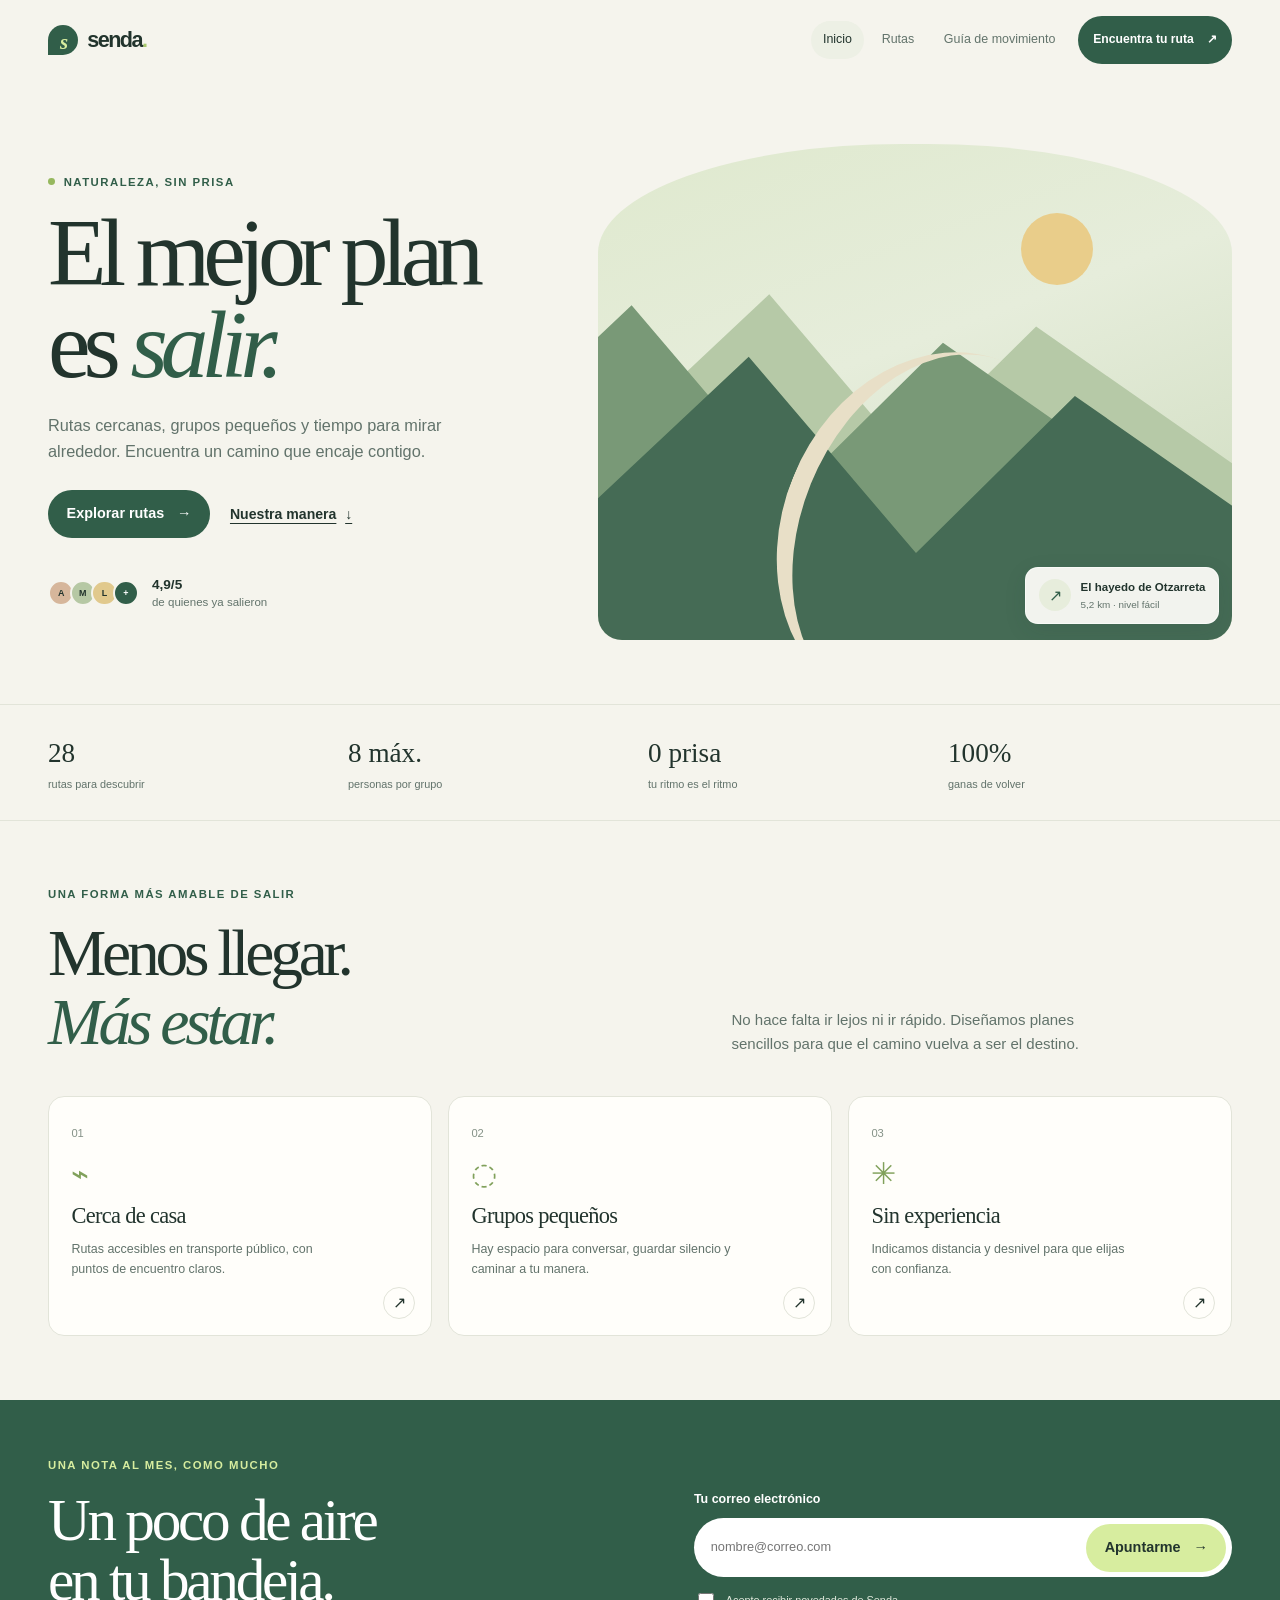
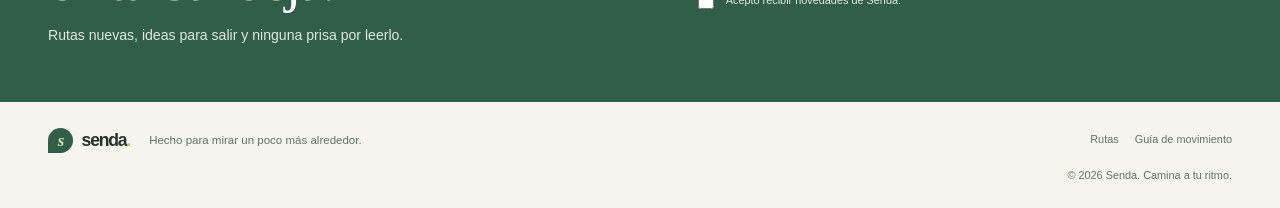
==== index.html @ 510708e9 "feat: subidos los archivos html del proyecto con sus estilos" ====
<!doctype html>
<html lang="es">
<head>
  <!-- El viewport permite que el diseño mobile first use el ancho real del dispositivo. -->
  <meta charset="utf-8">
  <meta name="viewport" content="width=device-width, initial-scale=1">
  <meta name="theme-color" content="#f5f4ed">
  <meta name="description" content="Senda propone rutas de naturaleza cuidadas, cercanas y a tu propio ritmo.">
  <title>Senda — Sal a tu ritmo</title>
  <link rel="stylesheet" href="css/estilos.css">
  <link rel="stylesheet" href="css/animaciones.css">
</head>
<body>
  <!-- El enlace de salto evita recorrer la navegación con teclado en cada visita. -->
  <a class="salto" href="#contenido">Saltar al contenido</a>

  <header class="cabecera">
    <a class="marca" href="index.html" aria-label="Senda, inicio">
      <span class="marca-icono" aria-hidden="true">s</span>
      <span>senda<span class="marca-punto">.</span></span>
    </a>

    <!-- details ofrece apertura y cierre nativos, también sin JavaScript. -->
    <details class="navegacion">
      <summary class="menu-boton" aria-label="Abrir o cerrar navegación">
        <span class="menu-linea" aria-hidden="true"></span>
        <span class="menu-linea" aria-hidden="true"></span>
      </summary>
      <nav class="menu" aria-label="Navegación principal">
        <a class="enlace-nav activo" href="index.html" aria-current="page">Inicio</a>
        <a class="enlace-nav" href="rutas.html">Rutas</a>
        <a class="enlace-nav" href="movimiento.html">Guía de movimiento</a>
        <a class="boton boton-nav" href="rutas.html#elige">Encuentra tu ruta <span aria-hidden="true">↗</span></a>
      </nav>
    </details>
    <!-- El nav independiente evita que el estado cerrado de details oculte enlaces en escritorio. -->
    <nav class="menu menu-escritorio" aria-label="Navegación principal">
      <a class="enlace-nav activo" href="index.html" aria-current="page">Inicio</a>
      <a class="enlace-nav" href="rutas.html">Rutas</a>
      <a class="enlace-nav" href="movimiento.html">Guía de movimiento</a>
      <a class="boton boton-nav" href="rutas.html#elige">Encuentra tu ruta <span aria-hidden="true">↗</span></a>
    </nav>
  </header>

  <main id="contenido">
    <!-- La portada presenta el servicio antes de introducir adornos o movimiento. -->
    <section class="hero contenedor" aria-labelledby="titulo-principal">
      <div class="hero-texto">
        <p class="ceja"><span class="punto-vivo" aria-hidden="true"></span> Naturaleza, sin prisa</p>
        <h1 id="titulo-principal">El mejor plan<br>es <span>salir.</span></h1>
        <p class="hero-bajada">Rutas cercanas, grupos pequeños y tiempo para mirar alrededor. Encuentra un camino que encaje contigo.</p>
        <div class="hero-acciones">
          <a class="boton boton-principal" href="rutas.html#elige">Explorar rutas <span aria-hidden="true">→</span></a>
          <a class="enlace-texto" href="#filosofia">Nuestra manera <span aria-hidden="true">↓</span></a>
        </div>
        <div class="hero-dato">
          <div class="avatares" aria-hidden="true"><span>A</span><span>M</span><span>L</span><span>+</span></div>
          <p><strong>4,9/5</strong><br>de quienes ya salieron</p>
        </div>
      </div>

      <!-- La ilustración CSS evoca un paisaje; aria-hidden impide anunciar decoración. -->
      <div class="hero-paisaje">
        <div class="sol" aria-hidden="true"></div>
        <div class="montana montana-lejana" aria-hidden="true"></div>
        <div class="montana montana-media" aria-hidden="true"></div>
        <div class="montana montana-cercana" aria-hidden="true"></div>
        <div class="camino" aria-hidden="true"></div>
        <div class="tarjeta-ruta">
          <span class="tarjeta-icono" aria-hidden="true">↗</span>
          <span><strong>El hayedo de Otzarreta</strong><small>5,2 km · nivel fácil</small></span>
        </div>
      </div>
    </section>

    <!-- Métricas legibles y estáticas conservan el mensaje si se desactivan animaciones. -->
    <section class="franja-numeros" aria-label="Senda en cifras">
      <div class="contenedor numeros-grid">
        <p><strong>28</strong><span>rutas para descubrir</span></p>
        <p><strong>8 máx.</strong><span>personas por grupo</span></p>
        <p><strong>0 prisa</strong><span>tu ritmo es el ritmo</span></p>
        <p><strong>100%</strong><span>ganas de volver</span></p>
      </div>
    </section>

    <section class="seccion contenedor" id="filosofia" aria-labelledby="titulo-filosofia">
      <div class="cabecera-seccion revelar">
        <div>
          <p class="ceja">Una forma más amable de salir</p>
          <h2 id="titulo-filosofia">Menos llegar.<br><span>Más estar.</span></h2>
        </div>
        <p class="texto-seccion">No hace falta ir lejos ni ir rápido. Diseñamos planes sencillos para que el camino vuelva a ser el destino.</p>
      </div>

      <!-- Las tarjetas agrupan decisiones de servicio útiles, no efectos decorativos. -->
      <div class="beneficios-grid">
        <article class="beneficio tarjeta revelar">
          <span class="beneficio-numero">01</span>
          <span class="beneficio-icono" aria-hidden="true">⌁</span>
          <h3>Cerca de casa</h3>
          <p>Rutas accesibles en transporte público, con puntos de encuentro claros.</p>
          <a class="flecha-circular" href="rutas.html" aria-label="Ver nuestras rutas">↗</a>
        </article>
        <article class="beneficio tarjeta revelar">
          <span class="beneficio-numero">02</span>
          <span class="beneficio-icono" aria-hidden="true">◌</span>
          <h3>Grupos pequeños</h3>
          <p>Hay espacio para conversar, guardar silencio y caminar a tu manera.</p>
          <a class="flecha-circular" href="rutas.html#elige" aria-label="Elegir una ruta">↗</a>
        </article>
        <article class="beneficio tarjeta revelar">
          <span class="beneficio-numero">03</span>
          <span class="beneficio-icono" aria-hidden="true">✳</span>
          <h3>Sin experiencia</h3>
          <p>Indicamos distancia y desnivel para que elijas con confianza.</p>
          <a class="flecha-circular" href="rutas.html#preguntas" aria-label="Consultar preguntas frecuentes">↗</a>
        </article>
      </div>
    </section>

    <!-- El formulario nativo y su checkbox conservan su función sin scripts. -->
    <section class="invitacion" aria-labelledby="titulo-invitacion">
      <div class="contenedor invitacion-interior revelar">
        <div>
          <p class="ceja ceja-clara">Una nota al mes, como mucho</p>
          <h2 id="titulo-invitacion">Un poco de aire<br>en tu bandeja.</h2>
          <p>Rutas nuevas, ideas para salir y ninguna prisa por leerlo.</p>
        </div>
        <form class="formulario" action="mailto:hola@senda.example" method="post" enctype="text/plain">
          <label for="correo">Tu correo electrónico</label>
          <div class="campo-fila">
            <input id="correo" name="correo" type="email" placeholder="nombre@correo.com" autocomplete="email" required>
            <button class="boton boton-claro" type="submit">Apuntarme <span aria-hidden="true">→</span></button>
          </div>
          <label class="consentimiento"><input type="checkbox" required> Acepto recibir novedades de Senda.</label>
        </form>
      </div>
    </section>
  </main>

  <footer class="pie">
    <div class="contenedor pie-interior">
      <a class="marca marca-pie" href="index.html"><span class="marca-icono" aria-hidden="true">s</span><span>senda<span class="marca-punto">.</span></span></a>
      <p>Hecho para mirar un poco más alrededor.</p>
      <div class="pie-enlaces"><a href="rutas.html">Rutas</a><a href="movimiento.html">Guía de movimiento</a></div>
      <small>© 2026 Senda. Camina a tu ritmo.</small>
    </div>
  </footer>
</body>
</html>
---- css/estilos.css ----
/* La capa visual es mobile first: sin animaciones, el contenido sigue completo y legible. */
* { box-sizing: border-box; }

:root {
  color-scheme: light;
  --papel: #f5f4ed;
  --blanco: #fffefa;
  --tinta: #22342d;
  --suave: #62736b;
  --verde: #315e49;
  --lima: #d7ed9f;
  --linea: #e2e4d9;
  --serif: Georgia, "Times New Roman", serif;
  --sans: "Segoe UI", Arial, sans-serif;
}

html { scroll-behavior: smooth; }
body { margin: 0; background: var(--papel); color: var(--tinta); font-family: var(--sans); font-size: 1rem; line-height: 1.6; }
a { color: inherit; }
button, input { font: inherit; }
button { color: inherit; }
.contenedor { width: min(100% - 2.5rem, 74rem); margin-inline: auto; }
.salto { position: absolute; z-index: 20; top: .5rem; left: .5rem; padding: .7rem 1rem; background: var(--tinta); color: white; transform: translateY(-160%); }
.salto:focus { transform: translateY(0); }

/* La cabecera conserva enlaces visibles en móvil y escritorio. */
.cabecera { position: relative; z-index: 5; display: flex; align-items: center; justify-content: space-between; min-height: 4.5rem; width: min(100% - 2.5rem, 74rem); margin-inline: auto; }
.marca { display: inline-flex; align-items: center; gap: .55rem; color: var(--tinta); font-size: 1.35rem; font-weight: 750; letter-spacing: -.07em; text-decoration: none; }
.marca-icono { display: grid; width: 1.9rem; height: 1.9rem; place-items: center; border-radius: 50% 50% 50% 0; background: var(--verde); color: var(--lima); font-family: var(--serif); font-size: 1.3rem; font-style: italic; }
.marca-punto { color: #a7c86d; }
.navegacion { margin-left: auto; }
.menu-escritorio { display: none; }
.menu-boton { display: grid; width: 2.75rem; height: 2.75rem; align-content: center; justify-items: center; gap: .35rem; border: 1px solid var(--linea); border-radius: 50%; cursor: pointer; list-style: none; }
.menu-boton::-webkit-details-marker { display: none; }
.menu-linea { width: 1rem; height: 1px; background: var(--tinta); transition: transform var(--duracion-rapida, 160ms) var(--curva-suave, ease), opacity var(--duracion-rapida, 160ms) var(--curva-suave, ease); }
.navegacion[open] .menu-linea:first-child { transform: translateY(3px) rotate(45deg); }
.navegacion[open] .menu-linea:last-child { transform: translateY(-3px) rotate(-45deg); }
.menu { position: absolute; top: calc(100% - .25rem); right: 0; left: 0; display: grid; gap: .35rem; padding: .85rem; border: 1px solid var(--linea); border-radius: 1rem; background: var(--blanco); box-shadow: 0 1rem 2rem #22342d14; }
.enlace-nav { padding: .65rem .8rem; border-radius: 2rem; color: var(--suave); font-size: .9rem; text-decoration: none; }
.enlace-nav.activo { color: var(--tinta); background: #edf0e5; }
.boton { display: inline-flex; align-items: center; justify-content: center; gap: .8rem; min-height: 3rem; padding: .72rem 1.1rem; border: 1px solid transparent; border-radius: 3rem; cursor: pointer; font-size: .9rem; font-weight: 650; text-decoration: none; }
.boton-nav { justify-content: space-between; margin-top: .2rem; background: var(--verde); color: white; }
.boton-principal { background: var(--verde); color: white; }
.boton-claro { flex: 0 0 auto; background: var(--lima); color: var(--tinta); }
.enlace-texto { display: inline-flex; align-items: center; gap: .55rem; color: var(--tinta); font-size: .88rem; font-weight: 650; text-decoration-thickness: 1px; text-underline-offset: .25rem; }
a:focus-visible, button:focus-visible, summary:focus-visible, input:focus-visible, .tarjeta-giro-contenedor:focus-visible { outline: 3px solid #9dbd5c; outline-offset: 4px; }
a:focus-visible, button:focus-visible, summary:focus-visible { transform: translateY(-1px); }
.me-gusta-control:focus-visible + .me-gusta { outline: 3px solid #9dbd5c; outline-offset: 4px; }

/* La ilustración compone un paisaje con capas de color, sin descargar imágenes externas. */
.hero { display: grid; gap: 2.5rem; padding-block: 3.2rem 3.5rem; }
.hero-texto { position: relative; z-index: 1; }
.ceja { display: flex; align-items: center; gap: .55rem; margin: 0 0 1rem; color: var(--verde); font-size: .71rem; font-weight: 750; letter-spacing: .13em; text-transform: uppercase; }
.punto-vivo { width: .43rem; height: .43rem; border-radius: 50%; background: #96b85e; }
h1, h2, h3, p { margin-top: 0; }
.hero h1, .pagina-hero h1 { margin-bottom: 1.3rem; font-family: var(--serif); font-size: clamp(3.5rem, 16vw, 6rem); font-weight: 400; letter-spacing: -.075em; line-height: .96; }
.hero h1 span, h2 span, .pagina-hero h1 span { color: var(--verde); font-style: italic; }
.hero-bajada { max-width: 27rem; margin-bottom: 1.6rem; color: var(--suave); font-size: 1.02rem; }
.hero-acciones { display: flex; flex-wrap: wrap; align-items: center; gap: 1.25rem; }
.hero-dato { display: flex; align-items: center; gap: .8rem; margin-top: 2.3rem; }
.hero-dato p { margin: 0; color: var(--suave); font-size: .72rem; line-height: 1.45; }
.hero-dato strong { color: var(--tinta); font-size: .85rem; }
.avatares { display: flex; padding-left: .3rem; }
.avatares span { display: grid; width: 1.65rem; height: 1.65rem; margin-left: -.3rem; place-items: center; border: 2px solid var(--papel); border-radius: 50%; background: #d6b69b; color: var(--tinta); font-size: .56rem; font-weight: 700; }
.avatares span:nth-child(2) { background: #b6c8a4; }
.avatares span:nth-child(3) { background: #e1c98d; }
.avatares span:nth-child(4) { background: var(--verde); color: white; }
.hero-paisaje { position: relative; height: 19rem; overflow: hidden; border-radius: 48% 48% 1.5rem 1.5rem / 22% 22% 1.5rem 1.5rem; background: linear-gradient(160deg, #dfe9ce 0%, #e6eddb 43%, #cbd9bb 100%); isolation: isolate; }
.sol { position: absolute; top: 14%; right: 22%; width: 4.5rem; aspect-ratio: 1; border-radius: 50%; background: #e9cd8a; }
.montana { position: absolute; bottom: -3rem; width: 120%; height: 72%; clip-path: polygon(0 100%, 0 55%, 24% 7%, 44% 57%, 63% 17%, 100% 72%, 100% 100%); }
.montana-lejana { right: -15%; bottom: 1.8rem; background: #b6c9a7; transform: scale(.9); }
.montana-media { left: -22%; bottom: -.3rem; background: #799977; transform: scale(1.05); }
.montana-cercana { right: -18%; bottom: -4rem; background: #456b55; transform: scale(1.1); }
.camino { position: absolute; right: 23%; bottom: -5rem; width: 48%; height: 75%; border: solid #e8dfc7; border-width: 0 0 0 1.2rem; border-radius: 50%; transform: rotate(22deg); }
.tarjeta-ruta { position: absolute; right: .8rem; bottom: 1rem; display: flex; align-items: center; gap: .6rem; max-width: 14.5rem; padding: .65rem .8rem; border: 1px solid #ffffff99; border-radius: .8rem; background: #fffefaed; box-shadow: 0 .4rem 1.4rem #203c2e1a; }
.tarjeta-ruta strong, .tarjeta-ruta small { display: block; }
.tarjeta-ruta strong { font-size: .72rem; }
.tarjeta-ruta small { color: var(--suave); font-size: .62rem; }
.tarjeta-icono { display: grid; width: 2rem; height: 2rem; flex: 0 0 auto; place-items: center; border-radius: 50%; background: #e7eddc; color: var(--verde); }
.paisaje-etiqueta { position: absolute; top: 1.2rem; left: 1rem; color: #42604c; font-size: .56rem; font-weight: 700; letter-spacing: .1em; }

/* Los datos funcionan como apoyo a la decisión, no como contadores animados. */
.franja-numeros { border-block: 1px solid var(--linea); }
.numeros-grid { display: grid; grid-template-columns: repeat(2, 1fr); gap: 1rem; padding-block: 1.5rem; }
.numeros-grid p { margin: 0; }
.numeros-grid strong, .numeros-grid span { display: block; }
.numeros-grid strong { font-family: var(--serif); font-size: 1.45rem; font-weight: 400; }
.numeros-grid span { color: var(--suave); font-size: .68rem; }
.seccion { padding-block: 4rem; }
.cabecera-seccion { display: grid; gap: 1rem; margin-bottom: 2rem; }
.cabecera-seccion h2, .preguntas h2 { margin: 0; font-family: var(--serif); font-size: clamp(2.4rem, 10vw, 4.1rem); font-weight: 400; letter-spacing: -.065em; line-height: 1.04; }
.texto-seccion { max-width: 24rem; align-self: end; margin: 0; color: var(--suave); font-size: .94rem; }
.beneficios-grid { display: grid; gap: .8rem; }
.tarjeta { border: 1px solid var(--linea); border-radius: 1rem; background: var(--blanco); }
.beneficio { position: relative; min-height: 13.5rem; padding: 1.2rem; }
.beneficio-numero { color: #859287; font-size: .7rem; }
.beneficio-icono { display: block; margin-top: .9rem; color: #81a15b; font-family: var(--serif); font-size: 1.9rem; line-height: 1; }
.beneficio h3 { margin: .55rem 0 .35rem; font-family: var(--serif); font-size: 1.4rem; font-weight: 400; letter-spacing: -.03em; }
.beneficio p { max-width: 17rem; margin: 0; color: var(--suave); font-size: .78rem; }
.flecha-circular { position: absolute; right: 1rem; bottom: 1rem; display: grid; width: 2rem; height: 2rem; place-items: center; border: 1px solid var(--linea); border-radius: 50%; text-decoration: none; }

/* La suscripción usa controles nativos, etiquetas explícitas y validación del navegador. */
.invitacion { padding-block: 3rem; background: var(--verde); color: white; }
.invitacion-interior { display: grid; gap: 2rem; }
.ceja-clara { color: var(--lima); }
.invitacion h2 { margin-bottom: .8rem; font-family: var(--serif); font-size: clamp(2.5rem, 9vw, 3.7rem); font-weight: 400; letter-spacing: -.055em; line-height: 1.02; }
.invitacion-interior > div > p:last-child { margin-bottom: 0; color: #e1e9dd; font-size: .88rem; }
.formulario > label:first-child { display: block; margin-bottom: .5rem; font-size: .78rem; font-weight: 650; }
.campo-fila { display: flex; gap: .5rem; padding: .35rem; border-radius: 3rem; background: white; }
.campo-fila input { width: 100%; min-width: 0; padding: .5rem .7rem; border: 0; border-radius: 2rem; background: transparent; color: var(--tinta); font-size: .8rem; }
.campo-fila input:focus-visible { outline-offset: 1px; }
.consentimiento { display: flex; align-items: center; gap: .55rem; margin-top: .8rem; color: #e1e9dd; font-size: .68rem; }
.consentimiento input { width: 1rem; height: 1rem; accent-color: var(--lima); }
.pie { padding-block: 1.5rem; }
.pie-interior { display: flex; flex-wrap: wrap; align-items: center; gap: .8rem 1.2rem; }
.marca-pie { font-size: 1.1rem; }
.marca-pie .marca-icono { width: 1.55rem; height: 1.55rem; font-size: 1.05rem; }
.pie-interior > p { flex: 1 1 100%; margin: 0; color: var(--suave); font-size: .72rem; }
.pie-enlaces { display: flex; gap: 1rem; margin-left: auto; }
.pie-enlaces a, .pie-interior small { color: var(--suave); font-size: .68rem; text-decoration: none; }
.pie-interior small { flex: 1 1 100%; }

/* Página de rutas: primero se comparan datos; luego se ofrece una explicación interactiva. */
.pagina-hero { padding-block: 3.5rem 2rem; }
.pagina-hero h1 { margin-bottom: 1rem; font-size: clamp(3rem, 13vw, 5rem); }
.pagina-hero > p:last-child { max-width: 29rem; margin-bottom: 0; color: var(--suave); }
.rutas-seccion { padding-top: 2rem; }
.lista-cabecera { display: flex; flex-direction: column; gap: .7rem; margin-bottom: 1.5rem; }
.lista-cabecera h2 { margin: 0; font-family: var(--serif); font-size: clamp(1.8rem, 7vw, 2.5rem); font-weight: 400; letter-spacing: -.045em; }
.lista-cabecera > p { margin: 0; color: var(--suave); font-size: .76rem; }
.rutas-grid { display: grid; gap: 1rem; }
.ruta { overflow: hidden; }
.ruta-ilustracion { position: relative; height: 12rem; overflow: hidden; background-color: #becdac; }
.ruta-ilustracion::before, .ruta-ilustracion::after { position: absolute; right: -10%; bottom: -30%; left: -10%; height: 90%; border-radius: 50% 50% 0 0; content: ""; }
.ruta-hayedo { background: linear-gradient(145deg, #e0d4ae, #a9bd91 55%, #69836b); }
.ruta-hayedo::before { background: #82996f; transform: rotate(-8deg) translateY(-10%); }
.ruta-hayedo::after { background: #496d53; transform: rotate(10deg) translateY(10%); }
.ruta-costa { background: linear-gradient(160deg, #d8e6d5, #9fb8a8 50%, #759b99); }
.ruta-costa::before { bottom: 0; height: 68%; border-radius: 60% 0 0; background: #678a71; transform: rotate(-15deg); }
.ruta-costa::after { right: -20%; bottom: -43%; height: 85%; background: #4c7880; transform: rotate(17deg); }
.ruta-valle { background: linear-gradient(150deg, #e7d8ac, #b9c9a1 48%, #889f79); }
.ruta-valle::before { background: #92a881; transform: rotate(8deg) translateY(-14%); }
.ruta-valle::after { background: #617e5e; transform: rotate(-8deg) translateY(11%); }
.ruta-rio { background: linear-gradient(160deg, #dbe5d2, #9bb9a2 50%, #688f7b); }
.ruta-rio::before { background: #83a37d; transform: rotate(-12deg) translateY(-8%); }
.ruta-rio::after { right: 34%; bottom: -52%; width: 30%; height: 100%; border: 1rem solid #b5d3c4; background: transparent; transform: rotate(20deg); }
.ruta-etiqueta { position: absolute; z-index: 1; top: .8rem; left: .8rem; padding: .35rem .7rem; border: 1px solid #ffffff8a; border-radius: 2rem; background: #fffef0d9; font-size: .65rem; font-weight: 650; }
.me-gusta-control { position: absolute; width: 1px; height: 1px; overflow: hidden; clip: rect(0, 0, 0, 0); white-space: nowrap; }
.me-gusta { position: absolute; z-index: 1; top: .7rem; right: .7rem; display: grid; width: 2.25rem; height: 2.25rem; place-items: center; border: 1px solid #ffffffa1; border-radius: 50%; background: #fffef0e8; cursor: pointer; font-size: 1.15rem; }
.me-gusta-control:checked + .me-gusta { background: #d7ed9f; color: #315e49; }
.me-gusta-control:checked + .me-gusta span { font-size: 0; }
.me-gusta-control:checked + .me-gusta span::after { content: "♥"; font-size: 1.15rem; }
.ruta-contenido { padding: 1rem; }
.ruta-meta { display: flex; gap: .4rem; color: var(--suave); font-size: .66rem; }
.ruta-contenido h3 { margin: .4rem 0; font-family: var(--serif); font-size: 1.4rem; font-weight: 400; letter-spacing: -.03em; }
.ruta-contenido > p { min-height: 2.8rem; margin-bottom: .8rem; color: var(--suave); font-size: .77rem; }
.ruta-pie { display: flex; justify-content: space-between; padding-top: .7rem; border-top: 1px solid var(--linea); font-size: .7rem; }
.ruta-pie > span { color: var(--suave); }
.ruta-pie a { color: var(--verde); font-weight: 700; text-decoration: none; }
.detalle-seccion { display: grid; gap: 1.5rem; background: #eaece1; }
.detalle-seccion.contenedor { width: 100%; padding-inline: max(1.25rem, calc((100% - 74rem) / 2)); }
.tarjeta-giro-contenedor { min-height: 18rem; perspective: 900px; }
.tarjeta-giro { position: relative; min-height: 18rem; transform-style: preserve-3d; }
.tarjeta-giro-cara { position: absolute; inset: 0; display: flex; flex-direction: column; justify-content: center; padding: 1.5rem; border: 1px solid #d6dccd; border-radius: 1rem; background: var(--blanco); backface-visibility: hidden; }
.tarjeta-giro-frente { transform: rotateY(0); }
.tarjeta-giro-dorso { transform: rotateY(180deg); }
.giro-icono { position: absolute; top: 1rem; right: 1rem; display: grid; width: 2rem; height: 2rem; place-items: center; border-radius: 50%; background: var(--lima); }
.tarjeta-giro h3 { margin-bottom: .65rem; font-family: var(--serif); font-size: 2rem; font-weight: 400; letter-spacing: -.04em; line-height: 1.05; }
.tarjeta-giro .ceja { margin-bottom: .55rem; }
.giro-ayuda, .tarjeta-giro-dorso p:last-child { margin: 0; color: var(--suave); font-size: .75rem; }
.tarjeta-giro-dorso ul { display: grid; gap: .45rem; padding-left: 1.1rem; color: var(--suave); font-size: .82rem; }
.preguntas { display: grid; gap: 1.5rem; }
.preguntas h2 { font-size: clamp(2rem, 8vw, 3rem); }
.preguntas-lista details { border-top: 1px solid var(--linea); }
.preguntas-lista details:last-child { border-bottom: 1px solid var(--linea); }
.preguntas-lista summary { padding: 1rem .1rem; cursor: pointer; font-size: .88rem; font-weight: 650; list-style-position: inside; }
.preguntas-lista details p { margin: 0; padding: 0 .3rem 1rem 1.4rem; color: var(--suave); font-size: .8rem; }

/* Guía de movimiento en HTML: estas reglas hacen legibles sus tablas en móvil. */
.guia-contenido { padding-block: 2.5rem 4rem; }
.guia-contenido > h1 { max-width: 54rem; margin-bottom: 1rem; font-family: var(--serif); font-size: clamp(2.8rem, 12vw, 5rem); font-weight: 400; letter-spacing: -.065em; line-height: 1; }
.guia-intro { max-width: 43rem; margin-bottom: 2rem; color: var(--suave); font-size: 1rem; }
.guia-bloque { margin-top: 2.5rem; }
.guia-bloque h2 { margin-bottom: .75rem; font-family: var(--serif); font-size: 1.8rem; font-weight: 400; }
.guia-bloque > p { max-width: 55rem; color: #4f6258; font-size: .9rem; }
.tabla-desborde { overflow-x: auto; border: 1px solid var(--linea); border-radius: .8rem; background: var(--blanco); }
.tabla-guia { width: 100%; min-width: 46rem; border-collapse: collapse; font-size: .76rem; }
.tabla-guia th, .tabla-guia td { padding: .8rem; border-bottom: 1px solid var(--linea); text-align: left; vertical-align: top; }
.tabla-guia th { background: #e9ede2; color: var(--tinta); font-size: .7rem; }
.tabla-guia tr:last-child td { border-bottom: 0; }
.decisiones { display: grid; gap: .8rem; counter-reset: decision; }
.decision { padding: 1rem; border: 1px solid var(--linea); border-radius: .8rem; background: var(--blanco); counter-increment: decision; }
.decision h3 { display: flex; align-items: baseline; gap: .55rem; font-family: var(--serif); font-size: 1.15rem; font-weight: 400; }
.decision h3::before { color: #7d9957; content: "0" counter(decision); font-family: var(--sans); font-size: .68rem; font-weight: 700; }
.decision p { margin: 0; color: var(--suave); font-size: .8rem; }
.tokens { display: grid; gap: .5rem; }
.token { display: flex; justify-content: space-between; gap: 1rem; padding: .8rem; border: 1px solid var(--linea); border-radius: .6rem; background: var(--blanco); font-size: .78rem; }
.token code { color: var(--verde); }

/* En pantallas medianas, la navegación puede quedarse desplegada en una sola fila. */
@media (min-width: 48rem) {
  .cabecera { min-height: 5rem; }
  .navegacion { margin-left: 0; }
  .menu-boton { display: none; }
  .menu { position: static; display: flex; align-items: center; gap: .35rem; padding: 0; border: 0; border-radius: 0; background: transparent; box-shadow: none; }
  .navegacion { display: none; }
  .menu-escritorio { display: flex; position: static; align-items: center; gap: .35rem; padding: 0; border: 0; border-radius: 0; background: transparent; box-shadow: none; }
  .menu-escritorio .enlace-nav { padding: .55rem .75rem; font-size: .78rem; }
  .menu-escritorio .boton-nav { margin: 0 0 0 .3rem; padding: .62rem .9rem; font-size: .76rem; }
  .hero { grid-template-columns: .9fr 1.1fr; align-items: center; gap: 2rem; min-height: 35rem; padding-block: 3rem; }
  .hero h1 { font-size: clamp(4rem, 8vw, 6rem); }
  .hero-paisaje { height: 27rem; }
  .numeros-grid { grid-template-columns: repeat(4, 1fr); padding-block: 1.7rem; }
  .numeros-grid strong { font-size: 1.7rem; }
  .cabecera-seccion { grid-template-columns: 1fr .75fr; align-items: end; margin-bottom: 2.5rem; }
  .beneficios-grid { grid-template-columns: repeat(3, 1fr); gap: 1rem; }
  .beneficio { min-height: 15rem; padding: 1.4rem; }
  .invitacion { padding-block: 3.5rem; }
  .invitacion-interior { grid-template-columns: 1fr .9fr; align-items: center; gap: 3rem; }
  .pie-interior > p { flex: 1; }
  .pie-interior small { text-align: right; }
  .pagina-hero { padding-block: 5rem 3rem; }
  .pagina-hero h1 { font-size: 5rem; }
  .rutas-grid { grid-template-columns: repeat(2, 1fr); gap: 1.2rem; }
  .ruta-ilustracion { height: 14rem; }
  .lista-cabecera { flex-direction: row; align-items: end; justify-content: space-between; }
  .detalle-seccion { grid-template-columns: 1fr .8fr; align-items: center; gap: 3rem; }
  .detalle-seccion.contenedor { padding-block: 4rem; }
  .preguntas { grid-template-columns: .7fr 1.3fr; gap: 3rem; }
  .guia-contenido { padding-top: 4rem; }
  .decisiones { grid-template-columns: repeat(2, 1fr); }
}

@media (min-width: 70rem) {
  .hero { min-height: 39rem; }
  .hero-paisaje { height: 31rem; }
  .rutas-grid { grid-template-columns: repeat(4, 1fr); }
  .ruta-ilustracion { height: 12rem; }
  .ruta-contenido { padding: 1rem; }
  .detalle-seccion.contenedor { gap: 6rem; }
}

/* Solo los dispositivos que pueden apuntar con precisión reciben realce hover. */
@media (hover: hover) {
  a:hover { opacity: .84; }
  button:hover { transform: translateY(-2px); }
  summary:hover { transform: scale(1.015); }
  .enlace-nav:hover, .pie a:hover, .ruta-pie a:hover { color: var(--verde); }
  .tarjeta:hover { border-color: #b6c7a6; }
  .flecha-circular:hover { background: var(--lima); border-color: var(--lima); }
  .me-gusta:hover { transform: scale(1.08); }
  .tarjeta-giro-contenedor:hover .tarjeta-giro, .tarjeta-giro-contenedor:focus-within .tarjeta-giro { transform: rotateY(180deg); }
}

/* Los campos reflejan el estado pulsado y guardado, no dependen de solo cambiar el color. */
.boton:active, a:active, button:active, summary:active { transform: scale(.97); }
.me-gusta:active { transform: scale(.97); }
.navegacion[open] .menu { transform-origin: top right; }
.tarjeta:focus-within { transform: translateY(-2px); }
.tarjeta:active { transform: scale(.99); }

@media (min-width: 48rem) and (hover: none) {
  .menu-escritorio { display: flex; }
}

@media (prefers-reduced-motion: reduce) {
  .tarjeta-giro-contenedor { min-height: 0; perspective: none; }
  .tarjeta-giro { display: grid; gap: .75rem; min-height: 0; transform: none; }
  .tarjeta-giro-cara { position: relative; min-height: 17rem; backface-visibility: visible; transform: none; }
  @media (hover: hover) {
    .tarjeta-giro-contenedor:hover .tarjeta-giro { transform: none; }
  }
}
---- css/animaciones.css ----
/* Tokens compartidos: los tempos distintos expresan feedback, lectura y énfasis. */
:root {
  --duracion-rapida: 160ms;
  --duracion-media: 320ms;
  --duracion-lenta: 650ms;
  --curva-suave: cubic-bezier(.2, .7, .2, 1);
  --curva-salida: cubic-bezier(.16, 1, .3, 1);
}

/* Los controles responden con la misma curva; su brevedad evita retrasar la interacción. */
a, button, summary, input, .me-gusta, .tarjeta, .tarjeta-giro-contenedor, .menu, .tarjeta-giro {
  transition: transform var(--duracion-rapida) var(--curva-suave), opacity var(--duracion-rapida) var(--curva-suave);
}

/* El menú entra desde arriba y desaparece al cerrar; details mantiene el control nativo. */
.menu { transform: translateY(-.45rem); opacity: 0; visibility: hidden; }
.navegacion[open] .menu { transform: translateY(0); opacity: 1; visibility: visible; }
@media (min-width: 48rem) {
  .menu { transform: none; opacity: 1; visibility: visible; }
}

/* La deriva del sol señala el foco visual del paisaje y se ejecuta una sola vez. */
.sol { animation: amanecer var(--duracion-lenta) var(--curva-salida) both; }
@keyframes amanecer {
  from { transform: translateY(.8rem); opacity: .35; }
  to { transform: translateY(0); opacity: 1; }
}

/* El punto acompaña la etiqueta de disponibilidad: un pulso discreto, no una alarma. */
.punto-vivo { animation: respirar 2.8s var(--curva-suave) infinite; }
@keyframes respirar {
  0%, 100% { transform: scale(1); opacity: 1; }
  50% { transform: scale(.72); opacity: .55; }
}

/* Las secciones entran al acercarse al viewport solo en navegadores compatibles.
   Sin scroll timelines no hay estado oculto: el contenido permanece visible. */
@supports (animation-timeline: view()) {
  .revelar {
    animation: aparecer-scroll var(--duracion-lenta) var(--curva-salida) both;
    animation-timeline: view();
    animation-range: entry 0% entry 45%;
  }
}
@keyframes aparecer-scroll {
  from { transform: translateY(1rem); opacity: 0; }
  to { transform: translateY(0); opacity: 1; }
}

/* El giro 3D es una vista previa opcional; al enfocar con teclado también se descubre. */
.tarjeta-giro { transition: transform var(--duracion-media) var(--curva-suave); }
.tarjeta-giro-contenedor:focus-within .tarjeta-giro { transform: rotateY(180deg); }

/* Los gestos se reducen a estado inmediato y se elimina cualquier movimiento automático. */
@media (prefers-reduced-motion: reduce) {
  *, *::before, *::after {
    scroll-behavior: auto !important;
    animation-duration: .01ms !important;
    animation-iteration-count: 1 !important;
    transition-duration: .01ms !important;
  }
  .revelar { animation: none; transform: none; opacity: 1; }
  .menu, .navegacion[open] .menu { transform: none; }
  .tarjeta-giro-contenedor:focus-within .tarjeta-giro { transform: none; }
}
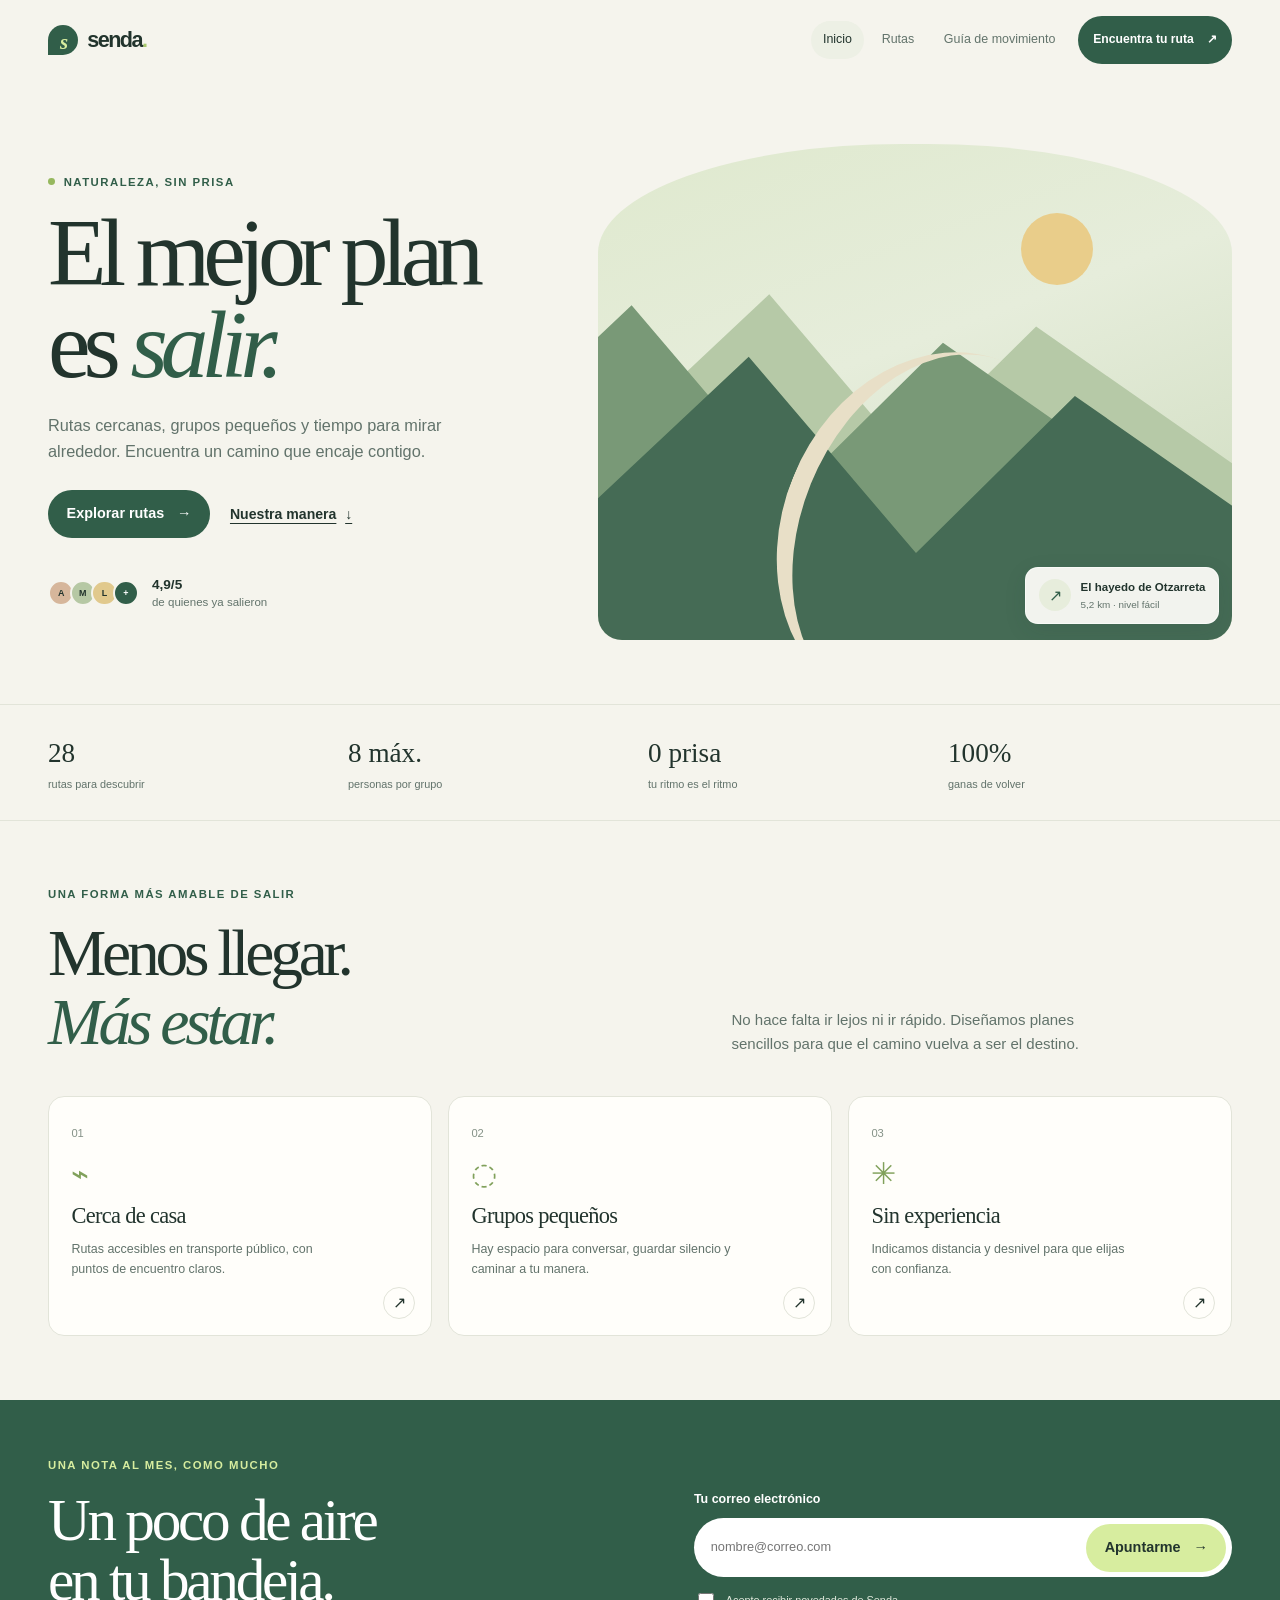
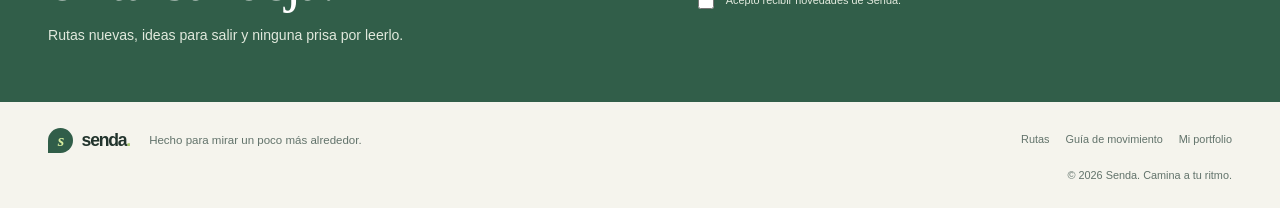
==== commit f78408d3: "feat: añadido enlace al portfolio en el footer de la página" ====
--- a/index.html
+++ b/index.html
@@ -142,7 +142,7 @@
     <div class="contenedor pie-interior">
       <a class="marca marca-pie" href="index.html"><span class="marca-icono" aria-hidden="true">s</span><span>senda<span class="marca-punto">.</span></span></a>
       <p>Hecho para mirar un poco más alrededor.</p>
-      <div class="pie-enlaces"><a href="rutas.html">Rutas</a><a href="movimiento.html">Guía de movimiento</a></div>
+      <div class="pie-enlaces"><a href="rutas.html">Rutas</a><a href="movimiento.html">Guía de movimiento</a><a href="https://manuelhurtadomontllor.github.io/portfolio/index.html" target="_blank" rel="noopener noreferrer">Mi portfolio</a></div>
       <small>© 2026 Senda. Camina a tu ritmo.</small>
     </div>
   </footer>
